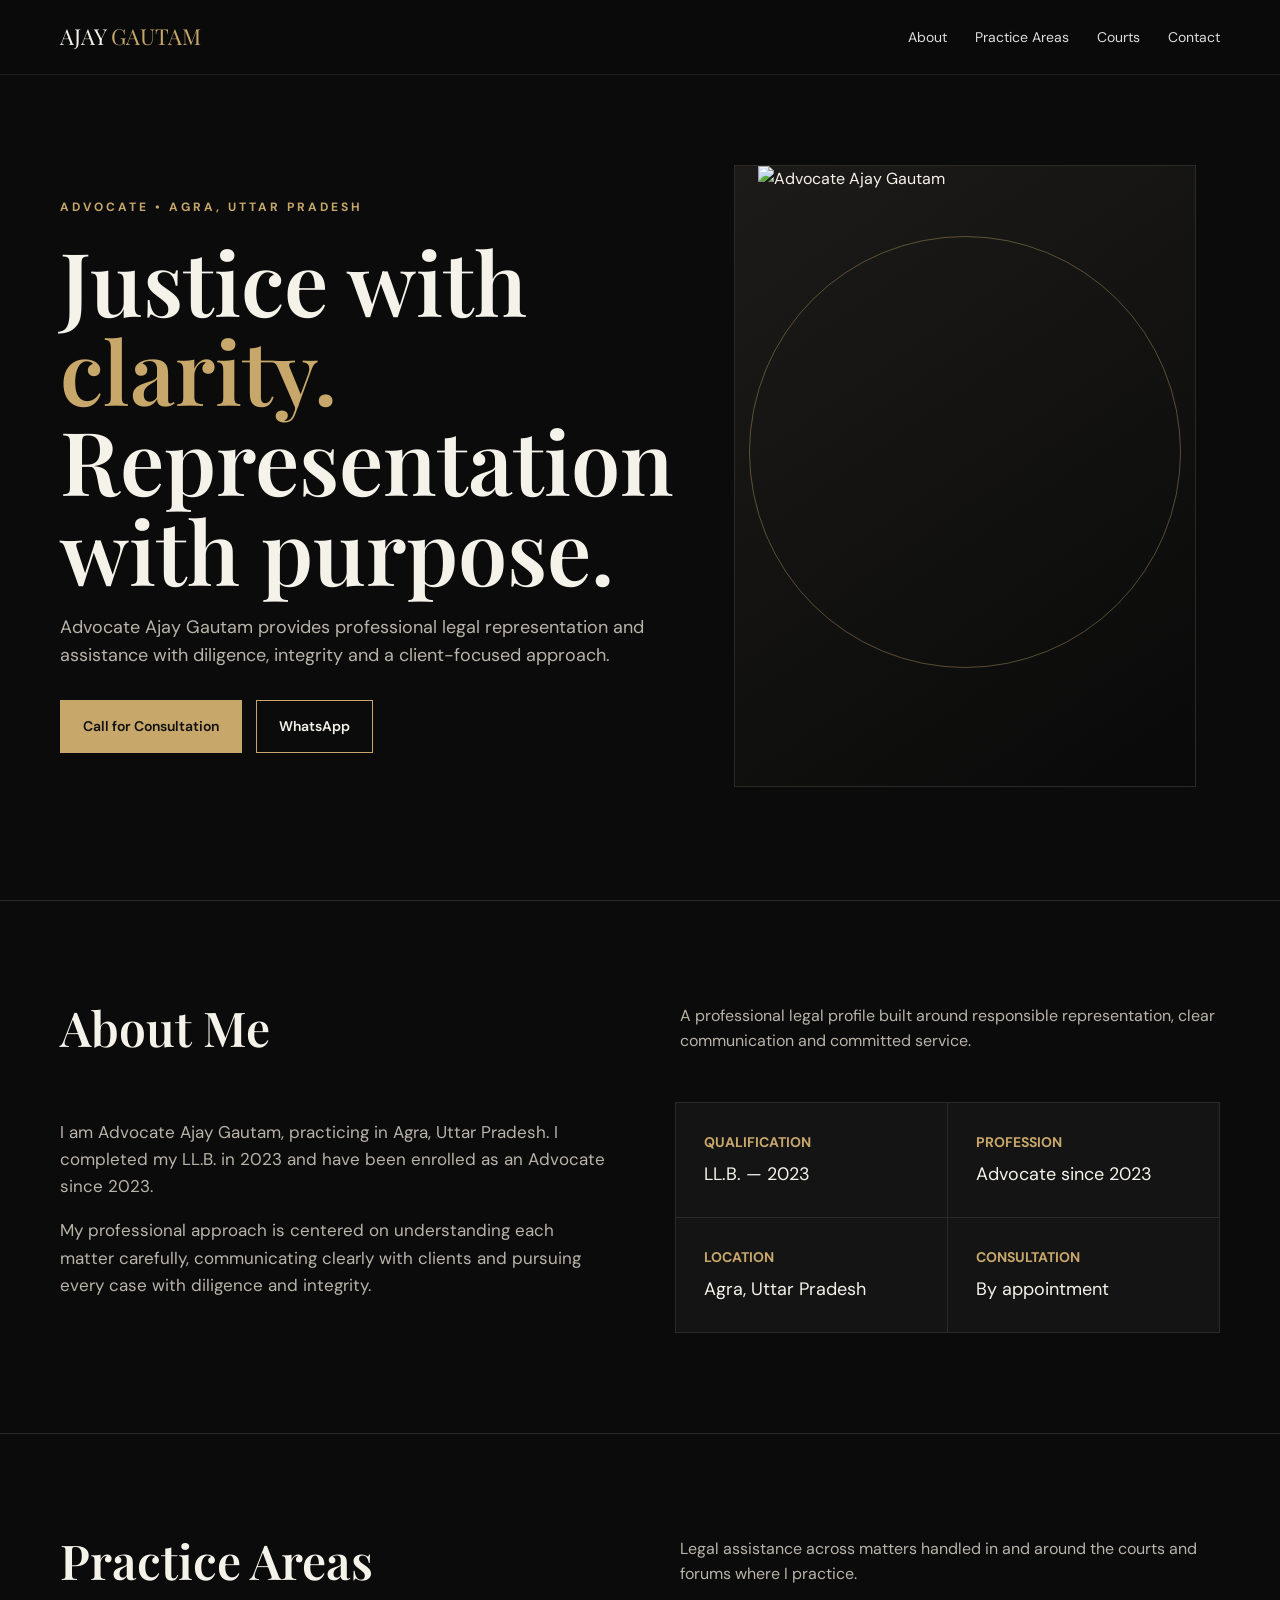
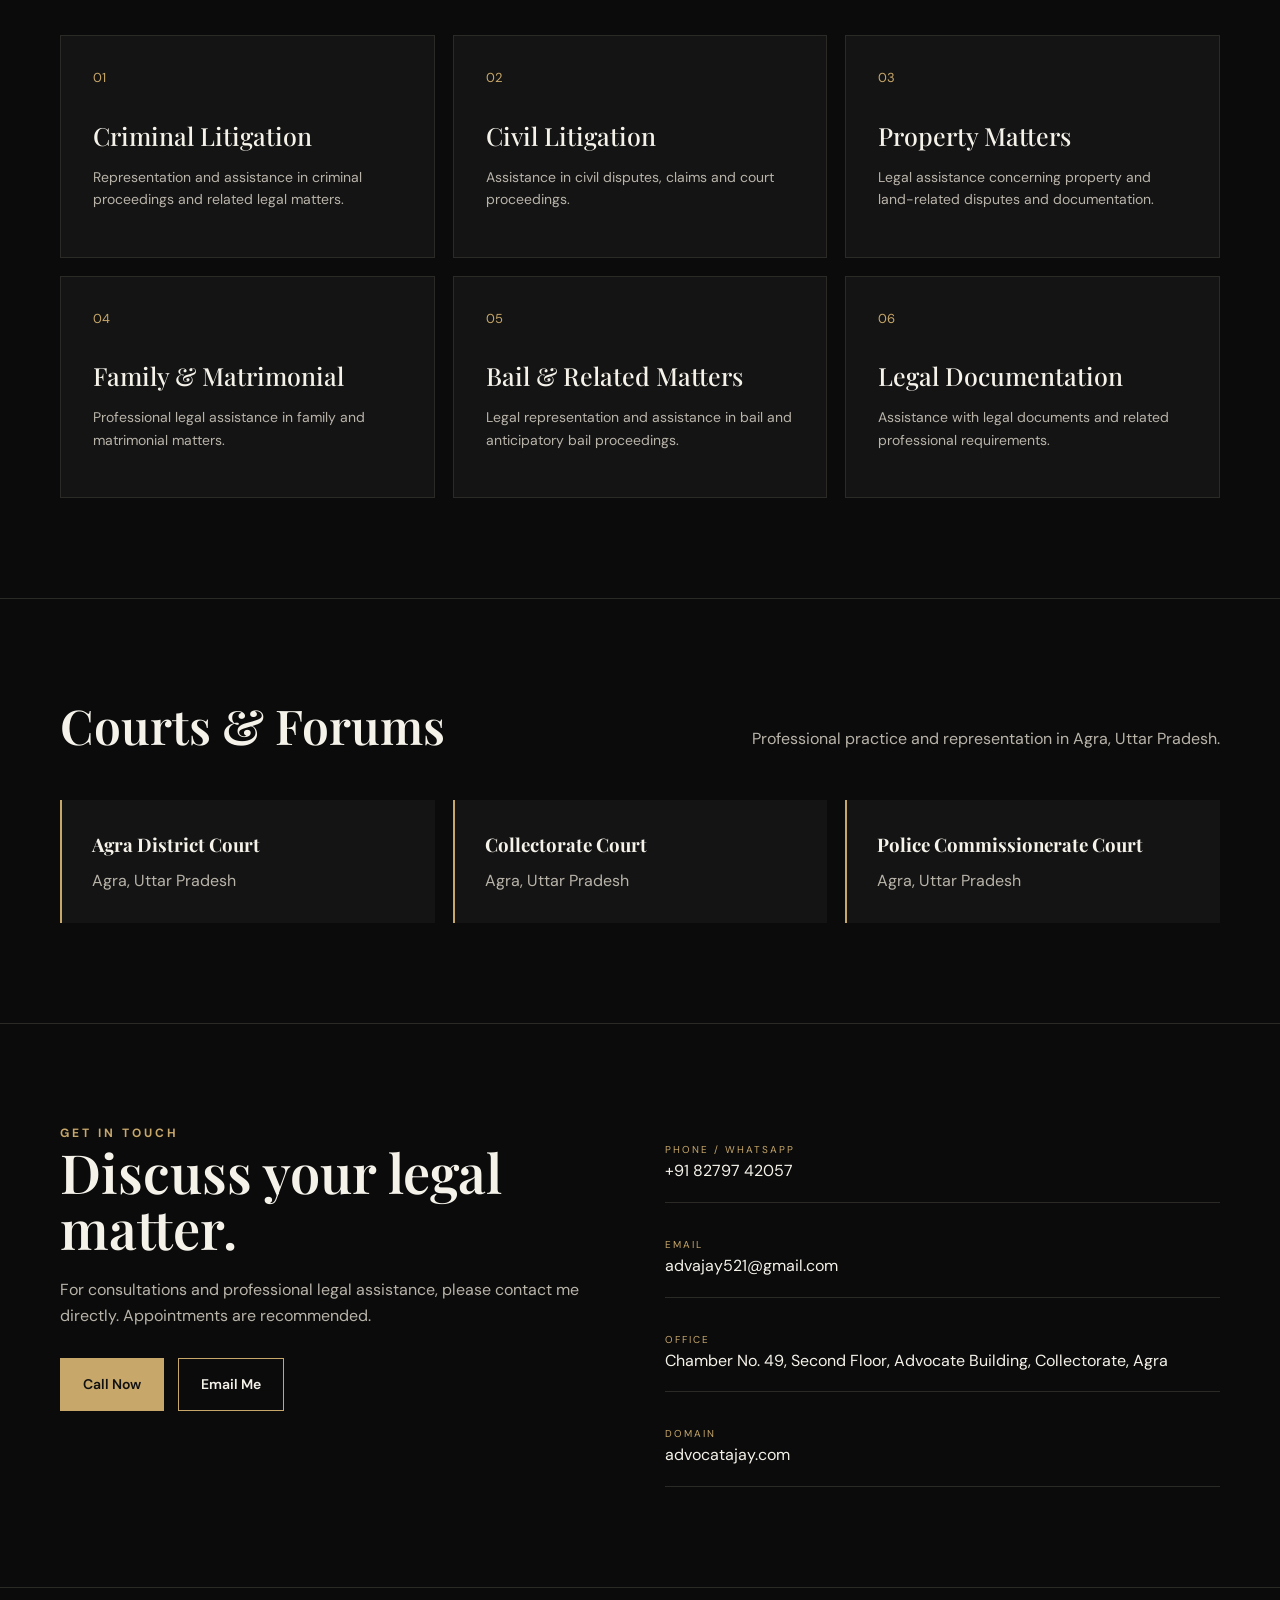
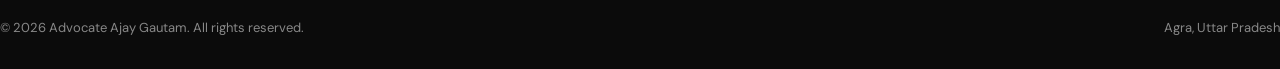
==== index.html @ 613418ca "Add files via upload" ====
<!DOCTYPE html>
<html lang="en">
<head>
<meta charset="UTF-8">
<meta name="viewport" content="width=device-width, initial-scale=1.0">
<title>Advocate Ajay Gautam | Agra, Uttar Pradesh</title>
<meta name="description" content="Advocate Ajay Gautam, practicing in Agra, Uttar Pradesh. Legal representation and assistance before Agra District Court, Collectorate Court and Police Commissionerate Court.">
<link rel="preconnect" href="https://fonts.googleapis.com">
<link rel="preconnect" href="https://fonts.gstatic.com" crossorigin>
<link href="https://fonts.googleapis.com/css2?family=DM+Sans:wght@400;500;600;700&family=Playfair+Display:wght@500;600;700&display=swap" rel="stylesheet">
<style>
:root{--bg:#0b0b0b;--panel:#141414;--text:#f5f2ea;--muted:#b9b4aa;--gold:#c7a76a;--line:#2b2a27}
*{box-sizing:border-box}html{scroll-behavior:smooth}body{margin:0;background:var(--bg);color:var(--text);font-family:"DM Sans",Arial,sans-serif;line-height:1.6}a{color:inherit;text-decoration:none}.container{width:min(1160px,92%);margin:auto}
nav{position:fixed;top:0;left:0;right:0;z-index:10;background:rgba(11,11,11,.9);backdrop-filter:blur(12px);border-bottom:1px solid rgba(255,255,255,.08)}.navin{height:74px;display:flex;align-items:center;justify-content:space-between}.brand{font-family:"Playfair Display",serif;font-size:22px}.brand span{color:var(--gold)}.links{display:flex;gap:28px;font-size:14px;color:#ddd}.links a:hover{color:var(--gold)}
.hero{min-height:100vh;padding:120px 0 70px;display:grid;grid-template-columns:1.05fr .95fr;gap:60px;align-items:center}.eyebrow{color:var(--gold);letter-spacing:3px;font-size:12px;font-weight:700}.hero h1{font:600 clamp(48px,7vw,88px)/1.02 "Playfair Display",serif;margin:18px 0}.hero h1 span{color:var(--gold)}.hero p{color:var(--muted);max-width:600px;font-size:18px}.buttons{display:flex;gap:14px;flex-wrap:wrap;margin-top:30px}.btn{padding:14px 22px;border:1px solid var(--gold);font-weight:600;font-size:14px}.primary{background:var(--gold);color:#111}.secondary:hover{background:var(--gold);color:#111}.portrait{position:relative;min-height:620px;display:flex;align-items:flex-end;justify-content:center;background:linear-gradient(145deg,#1c1b19,#090909);border:1px solid var(--line);overflow:hidden}.portrait:before{content:"";position:absolute;width:430px;height:430px;border:1px solid rgba(199,167,106,.4);border-radius:50%;top:70px}.portrait img{position:relative;z-index:1;width:min(90%,520px);height:620px;object-fit:cover;object-position:center top;mix-blend-mode:normal}
section{padding:100px 0;border-top:1px solid var(--line)}.sectionhead{display:flex;justify-content:space-between;gap:30px;align-items:end;margin-bottom:48px}.sectionhead h2{font:600 48px/1.1 "Playfair Display",serif;margin:0}.sectionhead p{color:var(--muted);max-width:540px;margin:0}
.about{display:grid;grid-template-columns:1fr 1fr;gap:70px}.about p{color:var(--muted);font-size:17px}.facts{display:grid;grid-template-columns:1fr 1fr;gap:1px;background:var(--line);border:1px solid var(--line)}.fact{background:var(--panel);padding:28px}.fact strong{display:block;color:var(--gold);font-size:14px;margin-bottom:7px}.fact span{font-size:18px}
.cards{display:grid;grid-template-columns:repeat(3,1fr);gap:18px}.card{background:var(--panel);border:1px solid var(--line);padding:32px;min-height:210px}.card .num{color:var(--gold);font-size:13px}.card h3{font:500 25px "Playfair Display",serif;margin:30px 0 10px}.card p{color:var(--muted);font-size:14px}
.courts{display:grid;grid-template-columns:repeat(3,1fr);gap:18px}.court{padding:30px;border-left:2px solid var(--gold);background:var(--panel)}.court h3{font-family:"Playfair Display",serif;margin:0 0 8px}.court p{color:var(--muted);margin:0}
.contact{display:grid;grid-template-columns:1fr 1fr;gap:50px}.contact h2{font:600 54px/1.05 "Playfair Display",serif;margin:0 0 20px}.contact p{color:var(--muted)}.details{display:grid;gap:16px}.detail{border-bottom:1px solid var(--line);padding:18px 0}.detail small{display:block;color:var(--gold);text-transform:uppercase;letter-spacing:2px;font-size:10px}.detail a:hover{color:var(--gold)}
footer{padding:30px 0;color:#888;border-top:1px solid var(--line);font-size:13px;display:flex;justify-content:space-between;gap:20px}
@media(max-width:800px){.links{display:none}.hero,.about,.contact{grid-template-columns:1fr}.hero{padding-top:110px}.portrait{min-height:480px}.portrait img{height:480px}.cards,.courts{grid-template-columns:1fr}.sectionhead{display:block}.sectionhead p{margin-top:18px}.facts{grid-template-columns:1fr}.contact h2{font-size:44px}}
</style>
</head>
<body>
<nav><div class="container navin"><a class="brand" href="#home">AJAY <span>GAUTAM</span></a><div class="links"><a href="#about">About</a><a href="#practice">Practice Areas</a><a href="#courts">Courts</a><a href="#contact">Contact</a></div></div></nav>

<main>
<section class="hero container" id="home">
<div>
<div class="eyebrow">ADVOCATE • AGRA, UTTAR PRADESH</div>
<h1>Justice with <span>clarity.</span><br>Representation with purpose.</h1>
<p>Advocate Ajay Gautam provides professional legal representation and assistance with diligence, integrity and a client-focused approach.</p>
<div class="buttons"><a class="btn primary" href="tel:+918279742057">Call for Consultation</a><a class="btn secondary" href="https://wa.me/918279742057" target="_blank">WhatsApp</a></div>
</div>
<div class="portrait"><img src="assets/ajay-gautam.jpeg" alt="Advocate Ajay Gautam"></div>
</section>

<section id="about"><div class="container"><div class="sectionhead"><h2>About Me</h2><p>A professional legal profile built around responsible representation, clear communication and committed service.</p></div><div class="about"><div><p>I am Advocate Ajay Gautam, practicing in Agra, Uttar Pradesh. I completed my LL.B. in 2023 and have been enrolled as an Advocate since 2023.</p><p>My professional approach is centered on understanding each matter carefully, communicating clearly with clients and pursuing every case with diligence and integrity.</p></div><div class="facts"><div class="fact"><strong>QUALIFICATION</strong><span>LL.B. — 2023</span></div><div class="fact"><strong>PROFESSION</strong><span>Advocate since 2023</span></div><div class="fact"><strong>LOCATION</strong><span>Agra, Uttar Pradesh</span></div><div class="fact"><strong>CONSULTATION</strong><span>By appointment</span></div></div></div></div></section>

<section id="practice"><div class="container"><div class="sectionhead"><h2>Practice Areas</h2><p>Legal assistance across matters handled in and around the courts and forums where I practice.</p></div><div class="cards">
<div class="card"><div class="num">01</div><h3>Criminal Litigation</h3><p>Representation and assistance in criminal proceedings and related legal matters.</p></div>
<div class="card"><div class="num">02</div><h3>Civil Litigation</h3><p>Assistance in civil disputes, claims and court proceedings.</p></div>
<div class="card"><div class="num">03</div><h3>Property Matters</h3><p>Legal assistance concerning property and land-related disputes and documentation.</p></div>
<div class="card"><div class="num">04</div><h3>Family & Matrimonial</h3><p>Professional legal assistance in family and matrimonial matters.</p></div>
<div class="card"><div class="num">05</div><h3>Bail & Related Matters</h3><p>Legal representation and assistance in bail and anticipatory bail proceedings.</p></div>
<div class="card"><div class="num">06</div><h3>Legal Documentation</h3><p>Assistance with legal documents and related professional requirements.</p></div>
</div></div></section>

<section id="courts"><div class="container"><div class="sectionhead"><h2>Courts & Forums</h2><p>Professional practice and representation in Agra, Uttar Pradesh.</p></div><div class="courts"><div class="court"><h3>Agra District Court</h3><p>Agra, Uttar Pradesh</p></div><div class="court"><h3>Collectorate Court</h3><p>Agra, Uttar Pradesh</p></div><div class="court"><h3>Police Commissionerate Court</h3><p>Agra, Uttar Pradesh</p></div></div></div></section>

<section id="contact"><div class="container contact"><div><div class="eyebrow">GET IN TOUCH</div><h2>Discuss your legal matter.</h2><p>For consultations and professional legal assistance, please contact me directly. Appointments are recommended.</p><div class="buttons"><a class="btn primary" href="tel:+918279742057">Call Now</a><a class="btn secondary" href="mailto:advajay521@gmail.com">Email Me</a></div></div><div class="details"><div class="detail"><small>Phone / WhatsApp</small><a href="tel:+918279742057">+91 82797 42057</a></div><div class="detail"><small>Email</small><a href="mailto:advajay521@gmail.com">advajay521@gmail.com</a></div><div class="detail"><small>Office</small><span>Chamber No. 49, Second Floor, Advocate Building, Collectorate, Agra</span></div><div class="detail"><small>Domain</small><span>advocatajay.com</span></div></div></div></section>
</main>

<footer><div>© 2026 Advocate Ajay Gautam. All rights reserved.</div><div>Agra, Uttar Pradesh</div></footer>
</body>
</html>
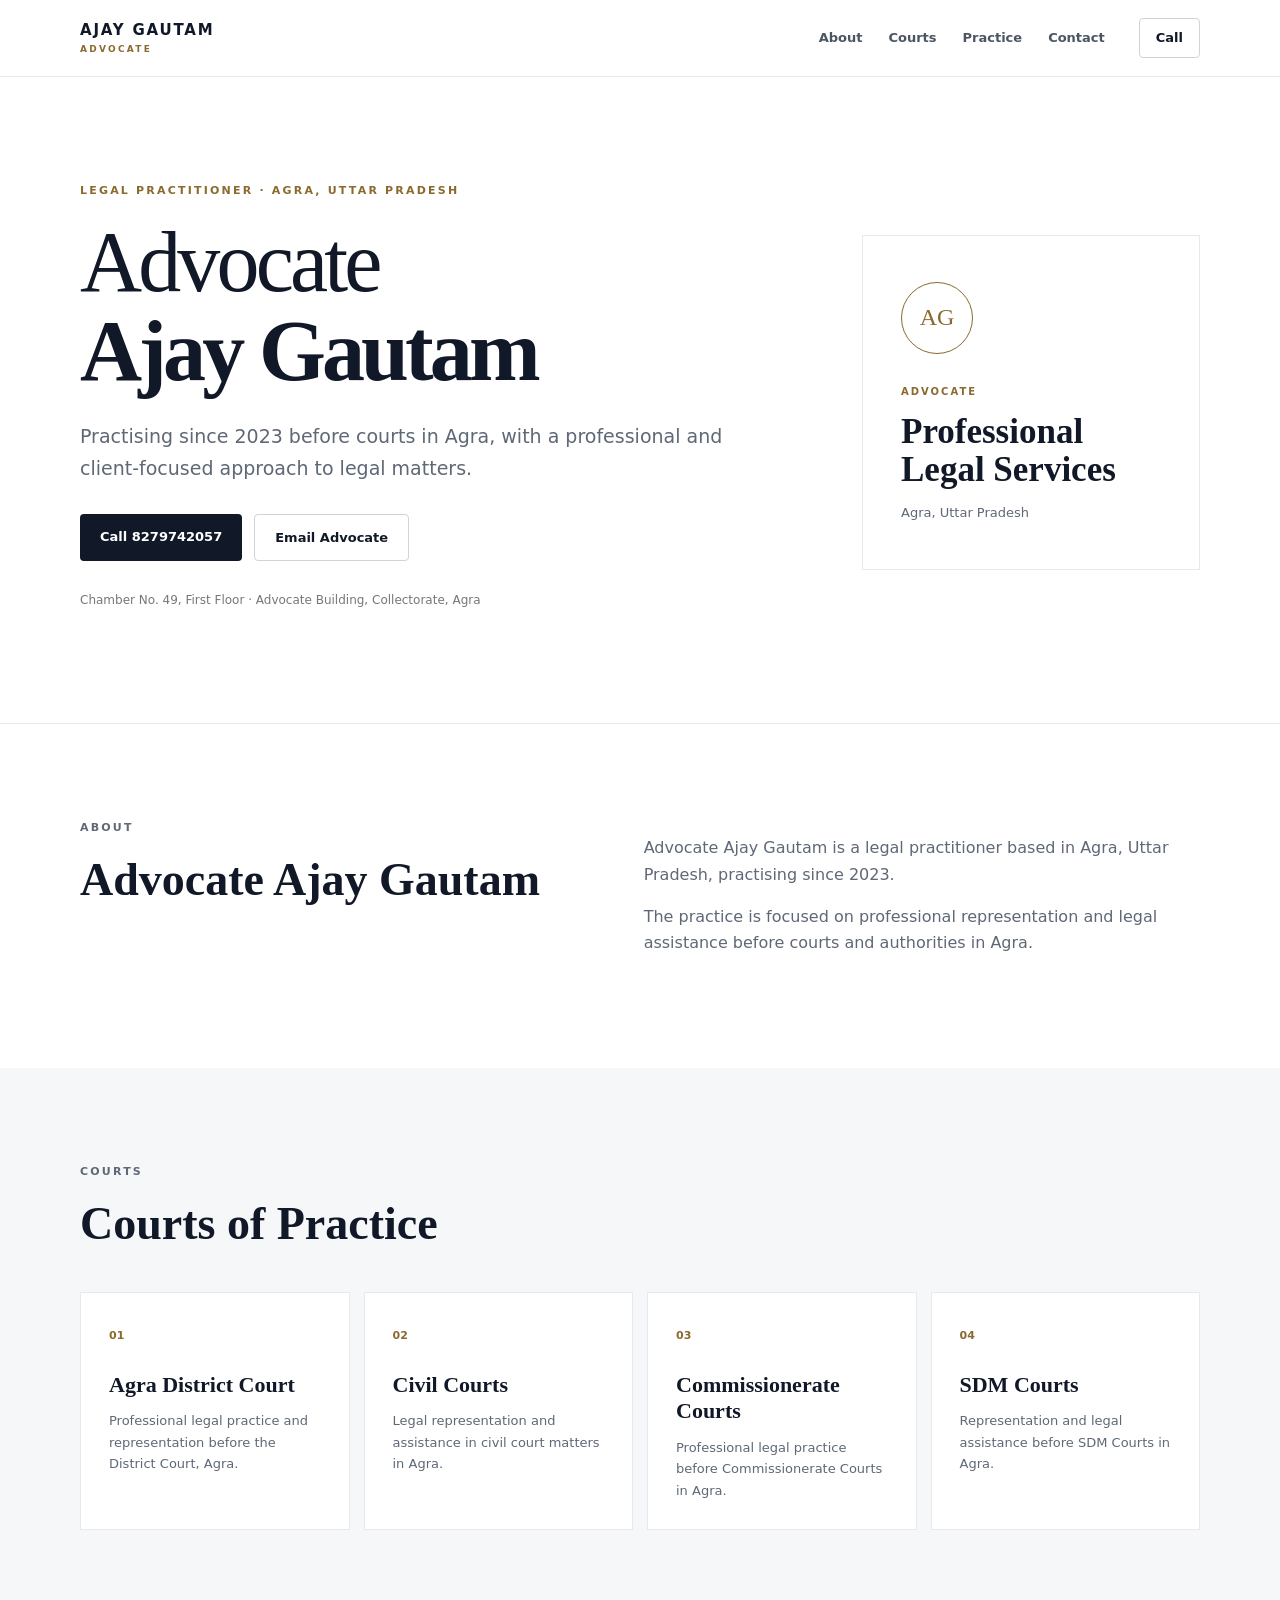
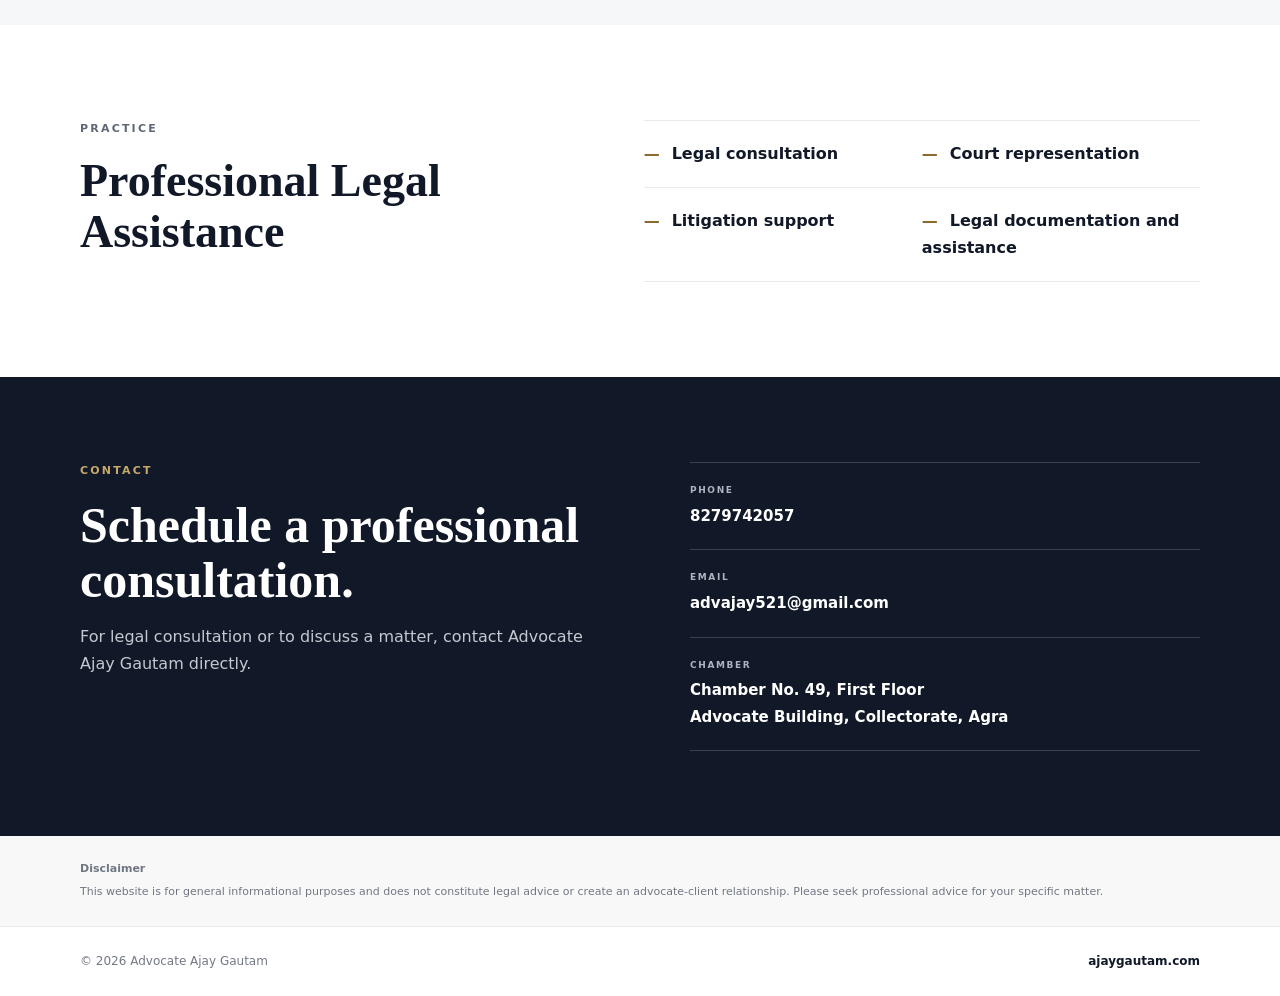
==== commit dc29f526: "Add files via upload" ====
--- a/index.html
+++ b/index.html
@@ -1,57 +1,149 @@
 <!DOCTYPE html>
 <html lang="en">
 <head>
-<meta charset="UTF-8">
-<meta name="viewport" content="width=device-width, initial-scale=1.0">
-<title>Advocate Ajay Gautam | Agra, Uttar Pradesh</title>
-<meta name="description" content="Advocate Ajay Gautam, practicing in Agra, Uttar Pradesh. Legal representation and assistance before Agra District Court, Collectorate Court and Police Commissionerate Court.">
-<link rel="preconnect" href="https://fonts.googleapis.com">
-<link rel="preconnect" href="https://fonts.gstatic.com" crossorigin>
-<link href="https://fonts.googleapis.com/css2?family=DM+Sans:wght@400;500;600;700&family=Playfair+Display:wght@500;600;700&display=swap" rel="stylesheet">
-<style>
-:root{--bg:#0b0b0b;--panel:#141414;--text:#f5f2ea;--muted:#b9b4aa;--gold:#c7a76a;--line:#2b2a27}
-*{box-sizing:border-box}html{scroll-behavior:smooth}body{margin:0;background:var(--bg);color:var(--text);font-family:"DM Sans",Arial,sans-serif;line-height:1.6}a{color:inherit;text-decoration:none}.container{width:min(1160px,92%);margin:auto}
-nav{position:fixed;top:0;left:0;right:0;z-index:10;background:rgba(11,11,11,.9);backdrop-filter:blur(12px);border-bottom:1px solid rgba(255,255,255,.08)}.navin{height:74px;display:flex;align-items:center;justify-content:space-between}.brand{font-family:"Playfair Display",serif;font-size:22px}.brand span{color:var(--gold)}.links{display:flex;gap:28px;font-size:14px;color:#ddd}.links a:hover{color:var(--gold)}
-.hero{min-height:100vh;padding:120px 0 70px;display:grid;grid-template-columns:1.05fr .95fr;gap:60px;align-items:center}.eyebrow{color:var(--gold);letter-spacing:3px;font-size:12px;font-weight:700}.hero h1{font:600 clamp(48px,7vw,88px)/1.02 "Playfair Display",serif;margin:18px 0}.hero h1 span{color:var(--gold)}.hero p{color:var(--muted);max-width:600px;font-size:18px}.buttons{display:flex;gap:14px;flex-wrap:wrap;margin-top:30px}.btn{padding:14px 22px;border:1px solid var(--gold);font-weight:600;font-size:14px}.primary{background:var(--gold);color:#111}.secondary:hover{background:var(--gold);color:#111}.portrait{position:relative;min-height:620px;display:flex;align-items:flex-end;justify-content:center;background:linear-gradient(145deg,#1c1b19,#090909);border:1px solid var(--line);overflow:hidden}.portrait:before{content:"";position:absolute;width:430px;height:430px;border:1px solid rgba(199,167,106,.4);border-radius:50%;top:70px}.portrait img{position:relative;z-index:1;width:min(90%,520px);height:620px;object-fit:cover;object-position:center top;mix-blend-mode:normal}
-section{padding:100px 0;border-top:1px solid var(--line)}.sectionhead{display:flex;justify-content:space-between;gap:30px;align-items:end;margin-bottom:48px}.sectionhead h2{font:600 48px/1.1 "Playfair Display",serif;margin:0}.sectionhead p{color:var(--muted);max-width:540px;margin:0}
-.about{display:grid;grid-template-columns:1fr 1fr;gap:70px}.about p{color:var(--muted);font-size:17px}.facts{display:grid;grid-template-columns:1fr 1fr;gap:1px;background:var(--line);border:1px solid var(--line)}.fact{background:var(--panel);padding:28px}.fact strong{display:block;color:var(--gold);font-size:14px;margin-bottom:7px}.fact span{font-size:18px}
-.cards{display:grid;grid-template-columns:repeat(3,1fr);gap:18px}.card{background:var(--panel);border:1px solid var(--line);padding:32px;min-height:210px}.card .num{color:var(--gold);font-size:13px}.card h3{font:500 25px "Playfair Display",serif;margin:30px 0 10px}.card p{color:var(--muted);font-size:14px}
-.courts{display:grid;grid-template-columns:repeat(3,1fr);gap:18px}.court{padding:30px;border-left:2px solid var(--gold);background:var(--panel)}.court h3{font-family:"Playfair Display",serif;margin:0 0 8px}.court p{color:var(--muted);margin:0}
-.contact{display:grid;grid-template-columns:1fr 1fr;gap:50px}.contact h2{font:600 54px/1.05 "Playfair Display",serif;margin:0 0 20px}.contact p{color:var(--muted)}.details{display:grid;gap:16px}.detail{border-bottom:1px solid var(--line);padding:18px 0}.detail small{display:block;color:var(--gold);text-transform:uppercase;letter-spacing:2px;font-size:10px}.detail a:hover{color:var(--gold)}
-footer{padding:30px 0;color:#888;border-top:1px solid var(--line);font-size:13px;display:flex;justify-content:space-between;gap:20px}
-@media(max-width:800px){.links{display:none}.hero,.about,.contact{grid-template-columns:1fr}.hero{padding-top:110px}.portrait{min-height:480px}.portrait img{height:480px}.cards,.courts{grid-template-columns:1fr}.sectionhead{display:block}.sectionhead p{margin-top:18px}.facts{grid-template-columns:1fr}.contact h2{font-size:44px}}
-</style>
+  <meta charset="UTF-8">
+  <meta name="viewport" content="width=device-width, initial-scale=1.0">
+  <title>Advocate Ajay Gautam | Legal Practitioner in Agra</title>
+  <meta name="description" content="Official website of Advocate Ajay Gautam, legal practitioner in Agra, Uttar Pradesh, practising since 2023 before Agra District Court, Civil Courts, Commissionerate Courts and SDM Courts.">
+  <meta name="keywords" content="Advocate Ajay Gautam, Ajay Gautam Advocate Agra, Advocate Agra, Agra District Court, Civil Court Agra, Commissionerate Court Agra, SDM Court Agra, legal practitioner Agra">
+  <meta name="author" content="Advocate Ajay Gautam">
+  <meta name="robots" content="index, follow">
+  <link rel="canonical" href="https://ajaygautam.com/">
+  <meta property="og:title" content="Advocate Ajay Gautam | Agra">
+  <meta property="og:description" content="Legal Practitioner in Agra, Uttar Pradesh. Practising since 2023.">
+  <meta property="og:url" content="https://ajaygautam.com/">
+  <meta property="og:type" content="website">
+  <link rel="stylesheet" href="style.css">
+  <script type="application/ld+json">
+  {
+    "@context": "https://schema.org",
+    "@type": "Person",
+    "name": "Ajay Gautam",
+    "jobTitle": "Advocate",
+    "url": "https://ajaygautam.com/",
+    "email": "mailto:advajay521@gmail.com",
+    "telephone": "+91-8279742057",
+    "address": {
+      "@type": "PostalAddress",
+      "streetAddress": "Chamber No. 49, First Floor, Advocate Building, Collectorate",
+      "addressLocality": "Agra",
+      "addressRegion": "Uttar Pradesh",
+      "addressCountry": "IN"
+    },
+    "knowsAbout": ["Legal Practice", "Litigation"],
+    "worksFor": {
+      "@type": "LegalService",
+      "name": "Office of Advocate Ajay Gautam",
+      "url": "https://ajaygautam.com/"
+    }
+  }
+  </script>
 </head>
 <body>
-<nav><div class="container navin"><a class="brand" href="#home">AJAY <span>GAUTAM</span></a><div class="links"><a href="#about">About</a><a href="#practice">Practice Areas</a><a href="#courts">Courts</a><a href="#contact">Contact</a></div></div></nav>
+<header class="site-header">
+  <div class="container nav">
+    <a class="brand" href="#home">AJAY GAUTAM<span>ADVOCATE</span></a>
+    <nav>
+      <a href="#about">About</a>
+      <a href="#courts">Courts</a>
+      <a href="#practice">Practice</a>
+      <a href="#contact">Contact</a>
+    </nav>
+    <a class="nav-call" href="tel:+918279742057">Call</a>
+  </div>
+</header>
 
-<main>
-<section class="hero container" id="home">
-<div>
-<div class="eyebrow">ADVOCATE • AGRA, UTTAR PRADESH</div>
-<h1>Justice with <span>clarity.</span><br>Representation with purpose.</h1>
-<p>Advocate Ajay Gautam provides professional legal representation and assistance with diligence, integrity and a client-focused approach.</p>
-<div class="buttons"><a class="btn primary" href="tel:+918279742057">Call for Consultation</a><a class="btn secondary" href="https://wa.me/918279742057" target="_blank">WhatsApp</a></div>
-</div>
-<div class="portrait"><img src="assets/ajay-gautam.jpeg" alt="Advocate Ajay Gautam"></div>
-</section>
+<main id="home">
+  <section class="hero">
+    <div class="container hero-grid">
+      <div>
+        <p class="eyebrow">LEGAL PRACTITIONER · AGRA, UTTAR PRADESH</p>
+        <h1>Advocate<br><strong>Ajay Gautam</strong></h1>
+        <p class="lead">Practising since 2023 before courts in Agra, with a professional and client-focused approach to legal matters.</p>
+        <div class="actions">
+          <a class="btn primary" href="tel:+918279742057">Call 8279742057</a>
+          <a class="btn secondary" href="mailto:advajay521@gmail.com">Email Advocate</a>
+        </div>
+        <p class="location">Chamber No. 49, First Floor · Advocate Building, Collectorate, Agra</p>
+      </div>
+      <div class="hero-card">
+        <div class="seal">AG</div>
+        <p>ADVOCATE</p>
+        <h2>Professional<br>Legal Services</h2>
+        <span>Agra, Uttar Pradesh</span>
+      </div>
+    </div>
+  </section>
 
-<section id="about"><div class="container"><div class="sectionhead"><h2>About Me</h2><p>A professional legal profile built around responsible representation, clear communication and committed service.</p></div><div class="about"><div><p>I am Advocate Ajay Gautam, practicing in Agra, Uttar Pradesh. I completed my LL.B. in 2023 and have been enrolled as an Advocate since 2023.</p><p>My professional approach is centered on understanding each matter carefully, communicating clearly with clients and pursuing every case with diligence and integrity.</p></div><div class="facts"><div class="fact"><strong>QUALIFICATION</strong><span>LL.B. — 2023</span></div><div class="fact"><strong>PROFESSION</strong><span>Advocate since 2023</span></div><div class="fact"><strong>LOCATION</strong><span>Agra, Uttar Pradesh</span></div><div class="fact"><strong>CONSULTATION</strong><span>By appointment</span></div></div></div></div></section>
+  <section id="about" class="section">
+    <div class="container two-col">
+      <div>
+        <p class="eyebrow">ABOUT</p>
+        <h2>Advocate Ajay Gautam</h2>
+      </div>
+      <div>
+        <p>Advocate Ajay Gautam is a legal practitioner based in Agra, Uttar Pradesh, practising since 2023.</p>
+        <p>The practice is focused on professional representation and legal assistance before courts and authorities in Agra.</p>
+      </div>
+    </div>
+  </section>
 
-<section id="practice"><div class="container"><div class="sectionhead"><h2>Practice Areas</h2><p>Legal assistance across matters handled in and around the courts and forums where I practice.</p></div><div class="cards">
-<div class="card"><div class="num">01</div><h3>Criminal Litigation</h3><p>Representation and assistance in criminal proceedings and related legal matters.</p></div>
-<div class="card"><div class="num">02</div><h3>Civil Litigation</h3><p>Assistance in civil disputes, claims and court proceedings.</p></div>
-<div class="card"><div class="num">03</div><h3>Property Matters</h3><p>Legal assistance concerning property and land-related disputes and documentation.</p></div>
-<div class="card"><div class="num">04</div><h3>Family & Matrimonial</h3><p>Professional legal assistance in family and matrimonial matters.</p></div>
-<div class="card"><div class="num">05</div><h3>Bail & Related Matters</h3><p>Legal representation and assistance in bail and anticipatory bail proceedings.</p></div>
-<div class="card"><div class="num">06</div><h3>Legal Documentation</h3><p>Assistance with legal documents and related professional requirements.</p></div>
-</div></div></section>
+  <section id="courts" class="section light">
+    <div class="container">
+      <p class="eyebrow">COURTS</p>
+      <h2>Courts of Practice</h2>
+      <div class="cards">
+        <article><span>01</span><h3>Agra District Court</h3><p>Professional legal practice and representation before the District Court, Agra.</p></article>
+        <article><span>02</span><h3>Civil Courts</h3><p>Legal representation and assistance in civil court matters in Agra.</p></article>
+        <article><span>03</span><h3>Commissionerate Courts</h3><p>Professional legal practice before Commissionerate Courts in Agra.</p></article>
+        <article><span>04</span><h3>SDM Courts</h3><p>Representation and legal assistance before SDM Courts in Agra.</p></article>
+      </div>
+    </div>
+  </section>
 
-<section id="courts"><div class="container"><div class="sectionhead"><h2>Courts & Forums</h2><p>Professional practice and representation in Agra, Uttar Pradesh.</p></div><div class="courts"><div class="court"><h3>Agra District Court</h3><p>Agra, Uttar Pradesh</p></div><div class="court"><h3>Collectorate Court</h3><p>Agra, Uttar Pradesh</p></div><div class="court"><h3>Police Commissionerate Court</h3><p>Agra, Uttar Pradesh</p></div></div></div></section>
+  <section id="practice" class="section">
+    <div class="container two-col">
+      <div>
+        <p class="eyebrow">PRACTICE</p>
+        <h2>Professional Legal Assistance</h2>
+      </div>
+      <div class="practice-list">
+        <div>Legal consultation</div>
+        <div>Court representation</div>
+        <div>Litigation support</div>
+        <div>Legal documentation and assistance</div>
+      </div>
+    </div>
+  </section>
 
-<section id="contact"><div class="container contact"><div><div class="eyebrow">GET IN TOUCH</div><h2>Discuss your legal matter.</h2><p>For consultations and professional legal assistance, please contact me directly. Appointments are recommended.</p><div class="buttons"><a class="btn primary" href="tel:+918279742057">Call Now</a><a class="btn secondary" href="mailto:advajay521@gmail.com">Email Me</a></div></div><div class="details"><div class="detail"><small>Phone / WhatsApp</small><a href="tel:+918279742057">+91 82797 42057</a></div><div class="detail"><small>Email</small><a href="mailto:advajay521@gmail.com">advajay521@gmail.com</a></div><div class="detail"><small>Office</small><span>Chamber No. 49, Second Floor, Advocate Building, Collectorate, Agra</span></div><div class="detail"><small>Domain</small><span>advocatajay.com</span></div></div></div></section>
+  <section id="contact" class="contact">
+    <div class="container contact-grid">
+      <div>
+        <p class="eyebrow">CONTACT</p>
+        <h2>Schedule a professional consultation.</h2>
+        <p>For legal consultation or to discuss a matter, contact Advocate Ajay Gautam directly.</p>
+      </div>
+      <div class="contact-details">
+        <a href="tel:+918279742057"><small>PHONE</small><strong>8279742057</strong></a>
+        <a href="mailto:advajay521@gmail.com"><small>EMAIL</small><strong>advajay521@gmail.com</strong></a>
+        <div><small>CHAMBER</small><strong>Chamber No. 49, First Floor<br>Advocate Building, Collectorate, Agra</strong></div>
+      </div>
+    </div>
+  </section>
+
+  <section class="disclaimer">
+    <div class="container">
+      <strong>Disclaimer</strong>
+      <p>This website is for general informational purposes and does not constitute legal advice or create an advocate-client relationship. Please seek professional advice for your specific matter.</p>
+    </div>
+  </section>
 </main>
 
-<footer><div>© 2026 Advocate Ajay Gautam. All rights reserved.</div><div>Agra, Uttar Pradesh</div></footer>
+<footer>
+  <div class="container footer">
+    <span>© 2026 Advocate Ajay Gautam</span>
+    <a href="https://ajaygautam.com/">ajaygautam.com</a>
+  </div>
+</footer>
 </body>
 </html>
--- a/style.css
+++ b/style.css
@@ -0,0 +1,17 @@
+:root{--ink:#111827;--muted:#5f6877;--line:#e7e9ed;--paper:#fff;--soft:#f6f7f9;--accent:#8a6a2f;--max:1120px}
+*{box-sizing:border-box}html{scroll-behavior:smooth}body{margin:0;background:#fff;color:var(--ink);font-family:Inter,ui-sans-serif,system-ui,-apple-system,BlinkMacSystemFont,"Segoe UI",sans-serif;line-height:1.65}
+a{color:inherit;text-decoration:none}.container{width:min(var(--max),calc(100% - 40px));margin:auto}
+.site-header{position:sticky;top:0;z-index:20;background:rgba(255,255,255,.96);border-bottom:1px solid var(--line);backdrop-filter:blur(10px)}
+.nav{height:76px;display:flex;align-items:center;gap:34px}.brand{font-weight:800;letter-spacing:.12em;font-size:15px;line-height:1}.brand span{display:block;font-size:9px;letter-spacing:.25em;color:var(--accent);margin-top:7px}
+nav{display:flex;gap:26px;margin-left:auto}nav a{font-size:13px;font-weight:650;color:#4b5563}.nav-call{border:1px solid #cfd3da;padding:8px 16px;border-radius:4px;font-size:13px;font-weight:700}
+.hero{padding:105px 0 100px;border-bottom:1px solid var(--line)}.hero-grid{display:grid;grid-template-columns:1.35fr .65fr;gap:80px;align-items:center}
+.eyebrow{font-size:11px;font-weight:800;letter-spacing:.2em;color:var(--accent);margin:0 0 18px}.hero h1{font-family:Georgia,serif;font-weight:400;font-size:clamp(50px,7vw,86px);line-height:1.03;letter-spacing:-.045em;margin:0 0 26px}.hero h1 strong{font-weight:700}.lead{font-size:19px;color:var(--muted);max-width:650px}.actions{display:flex;gap:12px;margin:30px 0}.btn{display:inline-block;padding:12px 20px;border-radius:4px;font-weight:750;font-size:13px}.primary{background:var(--ink);color:white}.secondary{border:1px solid #cfd3da}.location{font-size:12px;color:#777}
+.hero-card{border:1px solid var(--line);padding:46px 38px;min-height:330px;display:flex;flex-direction:column;justify-content:center}.seal{width:72px;height:72px;border:1px solid var(--accent);border-radius:50%;display:grid;place-items:center;font-family:Georgia,serif;font-size:24px;color:var(--accent);margin-bottom:30px}.hero-card p{font-size:10px;letter-spacing:.2em;font-weight:800;color:var(--accent);margin:0}.hero-card h2{font-family:Georgia,serif;font-size:35px;line-height:1.1;margin:12px 0}.hero-card span{color:var(--muted);font-size:13px}
+.section{padding:95px 0}.light{background:var(--soft)}.two-col{display:grid;grid-template-columns:1fr 1.2fr;gap:100px}.section h2,.contact h2{font-family:Georgia,serif;font-size:46px;line-height:1.1;margin:0}.section p{color:var(--muted)}
+.cards{display:grid;grid-template-columns:repeat(4,1fr);gap:14px;margin-top:42px}.cards article{background:white;border:1px solid var(--line);padding:28px;min-height:220px}.cards span{font-size:11px;color:var(--accent);font-weight:800}.cards h3{font-family:Georgia,serif;font-size:22px;line-height:1.2;margin:25px 0 12px}.cards p{font-size:13px;margin:0}
+.practice-list{display:grid;grid-template-columns:1fr 1fr;border-top:1px solid var(--line)}.practice-list div{padding:20px 0;border-bottom:1px solid var(--line);font-weight:650}.practice-list div:before{content:"—";color:var(--accent);margin-right:12px}
+.contact{background:var(--ink);color:#fff;padding:85px 0}.contact .eyebrow{color:#c7a86a}.contact-grid{display:grid;grid-template-columns:1fr 1fr;gap:100px}.contact h2{font-size:50px}.contact p{color:#c4c9d1}.contact-details{border-top:1px solid #39404b}.contact-details a,.contact-details div{display:block;padding:20px 0;border-bottom:1px solid #39404b}.contact-details small{display:block;color:#aeb5c0;font-size:9px;letter-spacing:.18em;font-weight:800;margin-bottom:5px}.contact-details strong{font-size:15px}
+.disclaimer{background:#f8f8f8;padding:24px 0;font-size:11px;color:#707783}.disclaimer p{margin:5px 0 0}
+footer{border-top:1px solid var(--line);padding:25px 0}.footer{display:flex;justify-content:space-between;font-size:12px;color:#737985}.footer a{font-weight:750;color:var(--ink)}
+@media(max-width:800px){.nav{gap:12px}.nav nav{display:none}.nav-call{margin-left:auto}.hero{padding:70px 0}.hero-grid,.two-col,.contact-grid{grid-template-columns:1fr;gap:45px}.hero-card{min-height:250px}.cards{grid-template-columns:1fr 1fr}.section{padding:70px 0}.section h2,.contact h2{font-size:38px}}
+@media(max-width:520px){.container{width:min(var(--max),calc(100% - 28px))}.cards{grid-template-columns:1fr}.practice-list{grid-template-columns:1fr}.actions{flex-direction:column}.btn{text-align:center}.hero h1{font-size:52px}}
